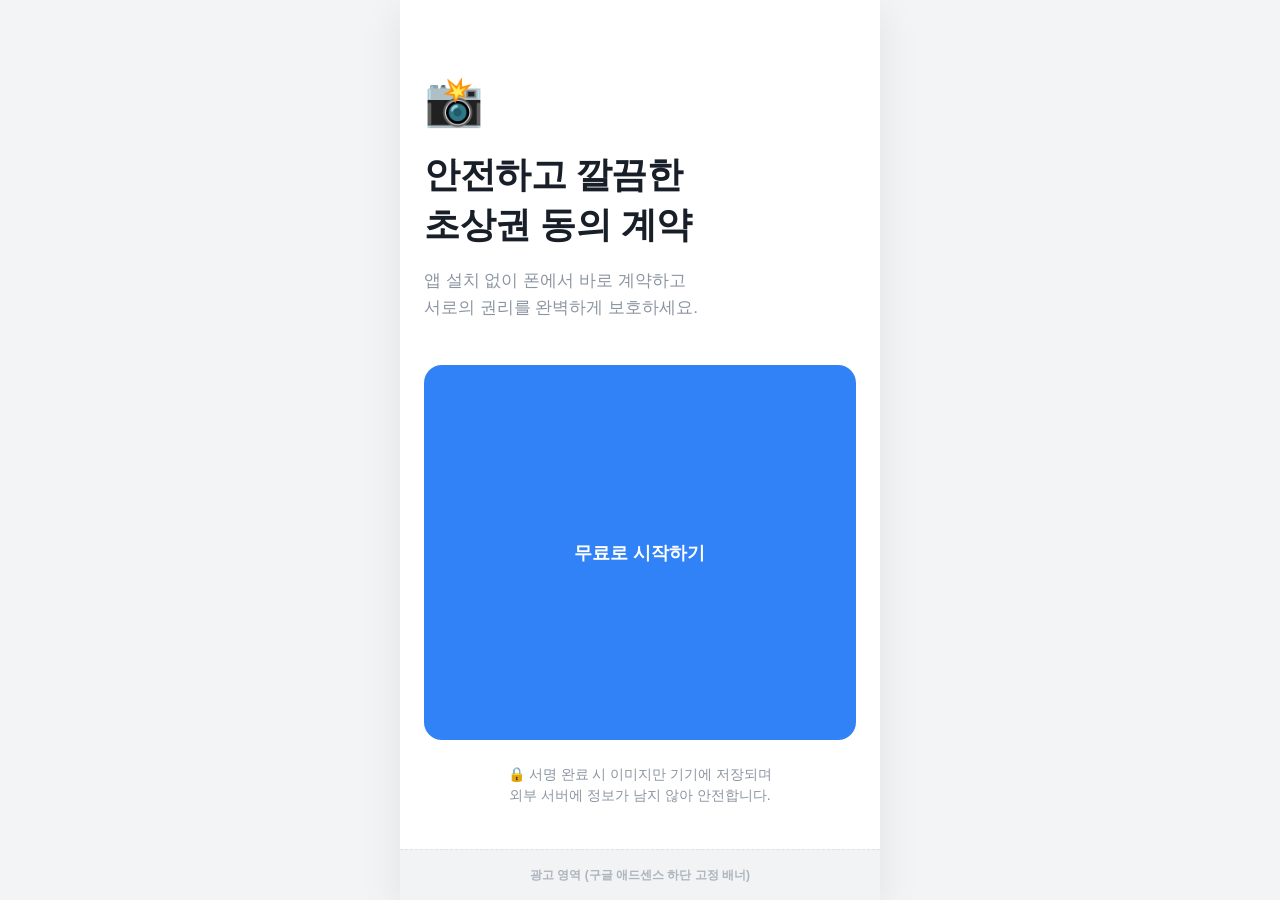
==== index.html @ 46d40745 "Add files via upload" ====
<!DOCTYPE html>
<html lang="ko">
<head>
    <meta charset="UTF-8">
    <meta name="viewport" content="width=device-width, initial-scale=1.0, maximum-scale=1.0, user-scalable=no">
    <title>초상권 동의서</title>
    <link rel="stylesheet" href="style.css">
    <!-- Pretendard Font -->
    <link rel="stylesheet" type="text/css" href="https://cdn.jsdelivr.net/gh/orioncactus/pretendard/dist/web/static/pretendard.css" />
    <script src="https://cdnjs.cloudflare.com/ajax/libs/html2canvas/1.4.1/html2canvas.min.js"></script>
</head>
<body>
    <div class="app-container">
        
        <!-- Intro Step -->
        <div class="step active" id="step-intro">
            <div class="intro-content">
                <div class="icon-wrapper">📸</div>
                <h1>안전하고 깔끔한<br>초상권 동의 계약</h1>
                <p>앱 설치 없이 폰에서 바로 계약하고<br>서로의 권리를 완벽하게 보호하세요.</p>
            </div>
            <button class="btn-primary" onclick="nextStep(1)">무료로 시작하기</button>
            <p class="intro-notice">🔒 서명 완료 시 이미지만 기기에 저장되며<br>외부 서버에 정보가 남지 않아 안전합니다.</p>
        </div>

        <!-- Step 1: Contract Info -->
        <div class="step" id="step-1">
            <div class="step-header">
                <span class="step-indicator">1 / 5</span>
                <h2>계약 기본 정보를<br>입력해 주세요</h2>
            </div>
            <div class="input-group">
                <label>촬영 일자</label>
                <input type="date" id="shootDate" required>
            </div>
            <div class="input-group">
                <label>계약 유형</label>
                <select id="shootCondition" onchange="toggleFeeInput()">
                    <option value="상호 무페이">상호 무페이</option>
                    <option value="모델료 지급">모델료 지급</option>
                    <option value="작가 촬영비 지급">작가 촬영비 지급</option>
                </select>
            </div>
            <div class="input-group hidden" id="feeAmountGroup">
                <label>지급 금액</label>
                <input type="text" id="feeAmount" placeholder="예: 150,000원">
            </div>
            <div class="button-group">
                <button class="btn-secondary" onclick="prevStep(0)">이전</button>
                <button class="btn-primary" onclick="nextStep(2)">다음</button>
            </div>
        </div>

        <!-- Step 2: Person Info -->
        <div class="step" id="step-2">
            <div class="step-header">
                <span class="step-indicator">2 / 5</span>
                <h2>작가와 모델의<br>연락처를 입력해 주세요</h2>
            </div>
            
            <div class="card card-person">
                <h3>📸 촬영자 (작가)</h3>
                <div class="input-group">
                    <label>성명</label>
                    <input type="text" id="photographerName" placeholder="예: 홍길동" required>
                </div>
                <div class="input-group">
                    <label>연락처</label>
                    <div class="phone-inputs">
                        <span class="phone-prefix">010</span>
                        <span class="dash">-</span>
                        <input type="tel" id="pPhone1" maxlength="4" placeholder="0000" required>
                        <span class="dash">-</span>
                        <input type="tel" id="pPhone2" maxlength="4" placeholder="0000" required>
                    </div>
                </div>
            </div>

            <div class="card card-person">
                <h3>✨ 모델 (피사체)</h3>
                <div class="input-group">
                    <label>성명</label>
                    <input type="text" id="modelName" placeholder="예: 김영희" required>
                </div>
                <div class="input-group">
                    <label>연락처</label>
                    <div class="phone-inputs">
                        <span class="phone-prefix">010</span>
                        <span class="dash">-</span>
                        <input type="tel" id="mPhone1" maxlength="4" placeholder="0000" required>
                        <span class="dash">-</span>
                        <input type="tel" id="mPhone2" maxlength="4" placeholder="0000" required>
                    </div>
                </div>
            </div>

            <div class="button-group">
                <button class="btn-secondary" onclick="prevStep(1)">이전</button>
                <button class="btn-primary" onclick="nextStep(3)">다음</button>
            </div>
        </div>

        <!-- Step 3: Terms & Commercial Use -->
        <div class="step" id="step-3">
            <div class="step-header">
                <span class="step-indicator">3 / 5</span>
                <h2>이미지 이용 범위와<br>권리를 확인해 주세요</h2>
            </div>

            <div class="input-group" style="margin-bottom: 30px;">
                <label>이미지 활용 목적</label>
                <select id="usagePurpose">
                    <option value="개인작업 및 포트폴리오">개인작업 및 포트폴리오</option>
                    <option value="SNS 업로드">SNS 업로드</option>
                    <option value="상업 촬영">상업 촬영</option>
                    <option value="기타 상호 합의된 목적">기타 상호 합의된 목적</option>
                </select>
            </div>

            <div class="clause-box">
                <div class="clause-item">
                    <div class="clause-icon">📸</div>
                    <div class="clause-text">
                        <strong>상업적 이용 여부</strong>
                        <p>촬영된 사진의 상업적 이용 동의를 선택합니다.</p>
                        <div class="radio-group">
                            <label class="radio-card">
                                <input type="radio" name="commercialUse" value="상업적 이용 동의" checked>
                                <span class="radio-text">동의</span>
                            </label>
                            <label class="radio-card">
                                <input type="radio" name="commercialUse" value="상업적 이용 불가">
                                <span class="radio-text">불가</span>
                            </label>
                        </div>
                    </div>
                </div>
                
                <div class="clause-item">
                    <div class="clause-icon">✨</div>
                    <div class="clause-text">
                        <strong>사진 보정 및 편집</strong>
                        <p>작업 완성도를 위해 보정이 가능하나, 사실과 다르게 왜곡할 수 없습니다.</p>
                    </div>
                </div>

                <div class="clause-item">
                    <div class="clause-icon">🚫</div>
                    <div class="clause-text">
                        <strong>제3자 제공 금지</strong>
                        <p>상호 동의 없이 제3자(스톡사이트 등)에게 무단 배포, 판매하지 않습니다.</p>
                    </div>
                </div>

                <div class="clause-item">
                    <div class="clause-icon">🤝</div>
                    <div class="clause-text">
                        <strong>계약 유지 및 결과물 제공</strong>
                        <p>합의된 기한 내 결과물을 제공하며, 단순 변심에 의한 일방적 파기는 불가합니다.</p>
                    </div>
                </div>
            </div>

            <div class="button-group">
                <button class="btn-secondary" onclick="prevStep(2)">이전</button>
                <button class="btn-primary" onclick="nextStep(4)">다음</button>
            </div>
        </div>

        <!-- Step 4: Photographer Signature -->
        <div class="step" id="step-4">
            <div class="step-header">
                <span class="step-indicator">4 / 5</span>
                <h2>📸 촬영자 님의<br>서명을 그려주세요</h2>
                <p class="subtitle">위 조항에 상호 동의하며 서명합니다.</p>
            </div>
            
            <div class="signature-section">
                <div class="sig-header">
                    <span>서명 패드</span>
                    <button class="btn-text" onclick="clearSignature('canvasPhotographer')">지우기</button>
                </div>
                <div class="canvas-container">
                    <canvas id="canvasPhotographer"></canvas>
                </div>
            </div>

            <div class="button-group">
                <button class="btn-secondary" onclick="prevStep(3)">이전</button>
                <button class="btn-primary" onclick="nextStep(5)">다음</button>
            </div>
        </div>

        <!-- Step 5: Model Signature -->
        <div class="step" id="step-5">
            <div class="step-header">
                <span class="step-indicator">5 / 5</span>
                <h2>✨ 모델 님의<br>서명을 그려주세요</h2>
                <p class="subtitle">위 조항에 상호 동의하며 서명합니다.</p>
            </div>
            
            <div class="signature-section">
                <div class="sig-header">
                    <span>서명 패드</span>
                    <button class="btn-text" onclick="clearSignature('canvasModel')">지우기</button>
                </div>
                <div class="canvas-container">
                    <canvas id="canvasModel"></canvas>
                </div>
            </div>

            <div class="button-group">
                <button class="btn-secondary" onclick="prevStep(4)">이전</button>
                <button class="btn-primary" onclick="generateDocument()">완료하기</button>
            </div>
        </div>

        <!-- Result / Output Step -->
        <div class="step" id="step-result">
            <div class="step-header center" style="margin-top:15px; margin-bottom: 20px;">
                <h2>🎉 계약이 완료되었습니다!</h2>
                <p class="subtitle">아래 버튼을 눌러 계약서를 갤러리에 저장하세요.</p>
            </div>
            
            <!-- Hidden template to render html2canvas -->
            <div id="exportTemplate" class="export-template">
                <div class="doc-header">
                    <h1 class="doc-title">초상권 및 상업이용 동의 계약서</h1>
                    <p>본 계약서는 촬영자와 모델 양측의 권리 보호를 목적으로 체결됩니다.</p>
                </div>

                <div class="doc-section">
                    <div class="doc-sec-title">1. 계약 기본 정보</div>
                    <table class="doc-table">
                        <tr><th>촬영 일자</th><td id="resDate"></td></tr>
                        <tr><th>계약 유형</th><td id="resCondition"></td></tr>
                    </table>
                </div>

                <div class="doc-section">
                    <div class="doc-sec-title">2. 촬영자 및 모델 정보</div>
                    <table class="doc-table">
                        <tr><th>촬영자(작가)</th><td>성명: <span id="resPhotogName"></span><br>연락처: <span id="resPhotogPhone"></span></td></tr>
                        <tr><th>모델(피사체)</th><td>성명: <span id="resModelName"></span><br>연락처: <span id="resModelPhone"></span></td></tr>
                    </table>
                </div>

                <div class="doc-section">
                    <div class="doc-sec-title">3. 상호 권리 및 이용 동의</div>
                    <ol class="doc-clauses">
                        <li><strong>활용 목적:</strong> <span id="resPurpose"></span></li>
                        <li><strong>상업적 이용:</strong> <span id="resCommercial"></span></li>
                        <li>촬영자는 작업물의 완성도를 위해 사진을 보정/편집할 수 있으나, 모델의 명예를 훼손하거나 왜곡할 수 없습니다.</li>
                        <li>촬영자는 모델의 사전 동의 없이 사진을 제3자에게 무단 배포, 판매하지 않습니다.</li>
                        <li>위 약속이 지켜지는 한, 일방적인 계약 파기는 불가하며 상호 합의된 기한 내 결과물을 제공합니다.</li>
                    </ol>
                    <p class="doc-agree-text">본인들은 위 내용을 충분히 숙지하였으며, 상호 간의 권리 존중 하에 계약 내용에 동의합니다.</p>
                </div>

                <div class="doc-signatures">
                    <div class="doc-sig-box">
                        <div class="doc-sig-label">촬영자 서명</div>
                        <img id="resPhotogSig" src="" alt="촬영자 서명">
                        <div class="doc-sig-name">서명자: <span id="resSigPhotogName"></span></div>
                    </div>
                    <div class="doc-sig-box">
                        <div class="doc-sig-label">모델 서명</div>
                        <img id="resModelSig" src="" alt="모델 서명">
                        <div class="doc-sig-name">서명자: <span id="resSigModelName"></span></div>
                    </div>
                </div>
                
                <div class="doc-footer">
                    작성일자: <span id="resToday"></span>
                </div>
            </div>

            <!-- Download Button -->
            <button class="btn-primary download-btn" onclick="downloadImage()">📸 갤러리에 저장하기</button>
            <button class="btn-text" style="margin-top:15px; width:100%" onclick="location.reload()">새로 작성하기</button>
        </div>

        <!-- Global Sticky Ad Placeholder (Visible across all steps) -->
        <div class="global-ad-slot">
            <span>광고 영역 (구글 애드센스 하단 고정 배너)</span>
        </div>

    </div>
    <script src="app.js"></script>
</body>
</html>
---- style.css ----
:root {
    --primary: #3182f6; /* Toss Blue */
    --primary-hover: #1b64da;
    --bg-color: #f2f4f6;
    --card-bg: #ffffff;
    --text-main: #191f28;
    --text-sub: #8b95a1;
    --border: #e5e8eb;
    --ad-height: 50px;
}

body {
    margin: 0; padding: 0;
    font-family: 'Pretendard', -apple-system, sans-serif;
    background-color: var(--bg-color);
    color: var(--text-main);
    display: flex; justify-content: center; align-items: center;
    min-height: 100vh;
}

.app-container {
    width: 100%; max-width: 480px; height: 100vh; height: 100dvh;
    background-color: var(--card-bg);
    position: relative; overflow: hidden;
    box-shadow: 0 10px 40px rgba(0,0,0,0.08);
}

.step {
    position: absolute; top: 0; left: 0; width: 100%; height: 100%;
    /* Leave room at bottom for the sticky ad */
    padding: 30px 24px calc(var(--ad-height) + 30px) 24px; box-sizing: border-box;
    display: flex; flex-direction: column;
    transform: translateX(100%); opacity: 0;
    transition: transform 0.4s cubic-bezier(0.2, 0.8, 0.2, 1), opacity 0.4s ease;
    pointer-events: none; background-color: var(--card-bg); overflow-y: auto;
}
.step.active { transform: translateX(0); opacity: 1; pointer-events: all; }
.step.prev { transform: translateX(-50%); opacity: 0; }

.intro-content { flex: 1; display: flex; flex-direction: column; justify-content: center; }
.icon-wrapper { font-size: 48px; margin-bottom: 20px; }
.intro-content h1 { font-size: 36px; font-weight: 800; line-height: 1.4; margin: 0 0 16px 0; letter-spacing: -0.5px; }
.intro-content p { font-size: 17px; color: var(--text-sub); line-height: 1.6; margin: 0; }
.intro-notice { font-size: 14px; color: var(--text-sub); text-align: center; margin-top: 24px; line-height: 1.5; font-weight: 500;}

.step-header { margin-bottom: 40px; }
.step-header.center { text-align: center; }
.step-indicator { font-size: 15px; font-weight: 700; color: var(--primary); display: block; margin-bottom: 12px; }
.step-header h2 { font-size: 28px; font-weight: 800; line-height: 1.4; margin: 0; letter-spacing: -0.5px; }
.subtitle { font-size: 16px; color: var(--text-sub); margin-top: 12px; line-height: 1.5; }

.hidden { display: none !important; }

/* Inputs */
.input-group { margin-bottom: 24px; }
.input-group label { display: block; font-size: 14px; font-weight: 600; margin-bottom: 8px; }
.input-group input[type="text"], .input-group input[type="date"], .input-group select {
    width: 100%; padding: 18px 20px; font-size: 17px; font-weight: 500; border: none;
    border-radius: 16px; box-sizing: border-box; background-color: var(--bg-color);
    color: var(--text-main); transition: all 0.2s; font-family: inherit; -webkit-appearance: none;
}
.input-group input:focus, .input-group select:focus { outline: none; background-color: rgba(49, 130, 246, 0.05); box-shadow: inset 0 0 0 2px var(--primary); }

/* Phone Split */
.phone-inputs { display: flex; align-items: center; gap: 8px; }
.phone-prefix { font-size: 17px; padding: 18px 20px; background: var(--bg-color); border: none; border-radius: 16px; color: var(--text-main); font-weight: 600;}
.dash { color: var(--text-sub); }
.phone-inputs input[type="tel"] {
    flex: 1; padding: 18px 10px; font-size: 17px; font-weight: 500; text-align: center; border: none;
    border-radius: 16px; background-color: var(--bg-color); font-family: inherit; width: 100%; transition: all 0.2s;
}
.phone-inputs input[type="tel"]:focus { outline: none; background-color: rgba(49, 130, 246, 0.05); box-shadow: inset 0 0 0 2px var(--primary); }

/* Cards */
.card { background: #ffffff; border: none; border-radius: 20px; padding: 24px; margin-bottom: 24px; box-shadow: 0 8px 30px rgba(0,0,0,0.04); }
.card h3 { margin: 0 0 20px 0; font-size: 18px; font-weight: 700; color: var(--text-main); border-bottom: 1px solid var(--bg-color); padding-bottom: 16px;}

/* Clauses */
.clause-box { margin-bottom: 24px; }
.clause-item { display: flex; gap: 16px; margin-bottom: 24px; padding-bottom: 20px; border-bottom: 1px solid var(--bg-color); }
.clause-item:last-child { border-bottom: none; margin-bottom: 0; padding-bottom: 0; }
.clause-icon { font-size: 24px; }
.clause-text { flex: 1; }
.clause-text strong { display: block; font-size: 16px; font-weight: 700; margin-bottom: 6px; color: var(--text-main); }
.clause-text p { margin: 0; font-size: 14px; color: var(--text-sub); line-height: 1.5; }

/* Radios */
.radio-group { display: flex; gap: 12px; margin-top: 16px; }
.radio-card { flex: 1; cursor: pointer; }
.radio-card input { display: none; }
.radio-card .radio-text { display: block; text-align: center; padding: 16px; border: none; border-radius: 16px; font-size: 16px; font-weight: 700; color: var(--text-sub); background: var(--bg-color); transition: all 0.2s; }
.radio-card input:checked + .radio-text { color: var(--primary); background: rgba(49, 130, 246, 0.1); }

/* Canvas (Now full step) */
.signature-section { display: flex; flex-direction: column; flex: 1; margin-bottom: 24px;}
.sig-header { display: flex; justify-content: space-between; align-items: center; margin-bottom: 16px; font-size: 16px; font-weight: 800; color: var(--text-main); }
.canvas-container { flex: 1; border: none; border-radius: 20px; background-color: var(--bg-color); overflow: hidden; min-height: 300px;}
canvas { width: 100%; height: 100%; touch-action: none; }

/* Buttons */
.button-group { margin-top: auto; display: flex; gap: 12px; padding-top: 24px; padding-bottom: 10px; }
button { font-family: inherit; cursor: pointer; border: none; }
.btn-primary { flex: 1; background-color: var(--primary); color: #fff; font-size: 18px; font-weight: 700; padding: 20px; border-radius: 18px; transition: background-color 0.2s; }
.btn-primary:active { background-color: var(--primary-hover); transform: scale(0.98); }
.btn-secondary { flex: 0.4; background-color: var(--bg-color); color: var(--text-main); font-size: 18px; font-weight: 700; padding: 20px; border-radius: 18px; transition: background-color 0.2s;}
.btn-secondary:active { background-color: #e5e8eb; transform: scale(0.98); }
.btn-text { background: none; color: var(--text-sub); font-size: 13px; font-weight: 600; padding: 6px; }
.download-btn { width: 100%; margin-top: 10px; box-shadow: 0 8px 16px rgba(49,130,246,0.2); }

/* Global Ad Slot (Sticky Bottom) */
.global-ad-slot { 
    position: absolute; bottom: 0; left: 0; width: 100%; height: var(--ad-height);
    background: #f1f3f5; border-top: 1px dashed #dee2e6; color: #adb5bd; 
    font-size: 12px; font-weight: 600; display: flex; align-items: center; justify-content: center;
    z-index: 100;
}

/* Export Template (The actual document that gets saved) */
.export-template { background: #fff; padding: 30px 20px; border: 1px solid var(--border); color: #000; font-family: 'Pretendard', sans-serif; margin-top: 10px; border-radius: 12px; box-shadow: 0 4px 12px rgba(0,0,0,0.05); }
.doc-header { text-align: center; margin-bottom: 25px; border-bottom: 2px solid #000; padding-bottom: 15px; }
.doc-title { font-size: 20px; font-weight: 800; margin: 0 0 10px 0; }
.doc-header p { font-size: 12px; margin: 0; color: #555; }
.doc-section { margin-bottom: 20px; }
.doc-sec-title { font-size: 14px; font-weight: 700; margin-bottom: 10px; color: #000; border-left: 3px solid #000; padding-left: 8px; }
.doc-table { width: 100%; border-collapse: collapse; font-size: 12px; }
.doc-table th, .doc-table td { border: 1px solid #ccc; padding: 8px; text-align: left; }
.doc-table th { background-color: #f9f9f9; width: 30%; }
.doc-clauses { font-size: 11px; padding-left: 20px; margin: 0 0 10px 0; line-height: 1.6; }
.doc-clauses li { margin-bottom: 6px; }
.doc-agree-text { font-size: 12px; font-weight: 600; text-align: center; margin-top: 15px; background: #f5f5f5; padding: 10px; border-radius: 4px; }
.doc-signatures { display: flex; justify-content: space-between; margin-top: 30px; gap: 10px; }
.doc-sig-box { flex: 1; border: 1px solid #ddd; padding: 10px; text-align: center; border-radius: 6px;}
.doc-sig-label { font-size: 12px; font-weight: 700; margin-bottom: 10px; }
.doc-sig-box img { height: 45px; border-bottom: 1px solid #000; display: block; margin: 0 auto 10px auto; min-width: 80px; object-fit: contain; }
.doc-sig-name { font-size: 12px; font-weight: 500;}
.doc-footer { text-align: center; margin-top: 25px; font-size: 13px; font-weight: 700; }
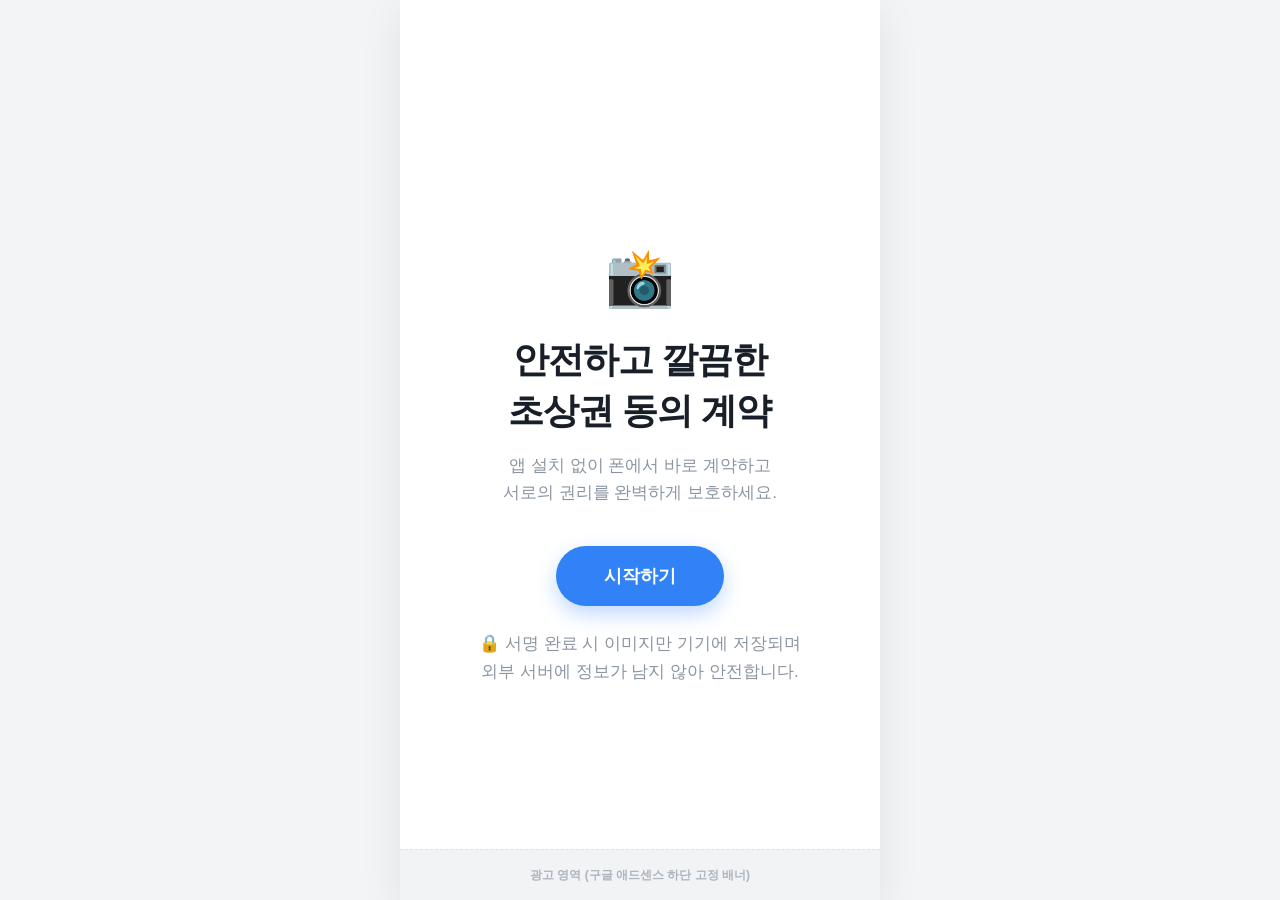
==== commit 7def568c: "Add files via upload" ====
--- a/index.html
+++ b/index.html
@@ -14,13 +14,13 @@
         
         <!-- Intro Step -->
         <div class="step active" id="step-intro">
-            <div class="intro-content">
-                <div class="icon-wrapper">📸</div>
-                <h1>안전하고 깔끔한<br>초상권 동의 계약</h1>
-                <p>앱 설치 없이 폰에서 바로 계약하고<br>서로의 권리를 완벽하게 보호하세요.</p>
-            </div>
-            <button class="btn-primary" onclick="nextStep(1)">무료로 시작하기</button>
-            <p class="intro-notice">🔒 서명 완료 시 이미지만 기기에 저장되며<br>외부 서버에 정보가 남지 않아 안전합니다.</p>
+            <div class="intro-content" style="align-items: center; text-align: center;">
+                <div class="icon-wrapper" style="font-size: 56px; margin-bottom: 24px;">📸</div>
+                <h1 style="text-align: center; letter-spacing: -1px;">안전하고 깔끔한<br>초상권 동의 계약</h1>
+                <p style="text-align: center; margin-bottom: 40px;">앱 설치 없이 폰에서 바로 계약하고<br>서로의 권리를 완벽하게 보호하세요.</p>
+                <button class="btn-primary" style="flex: none; width: auto; padding: 18px 48px; border-radius: 30px; font-size: 18px; box-shadow: 0 8px 20px rgba(49, 130, 246, 0.3);" onclick="nextStep(1)">시작하기</button>
+                <p class="intro-notice" style="margin-top: 24px;">🔒 서명 완료 시 이미지만 기기에 저장되며<br>외부 서버에 정보가 남지 않아 안전합니다.</p>
+            </div>
         </div>
 
         <!-- Step 1: Contract Info -->
--- a/style.css
+++ b/style.css
@@ -27,8 +27,7 @@
 
 .step {
     position: absolute; top: 0; left: 0; width: 100%; height: 100%;
-    /* Leave room at bottom for the sticky ad */
-    padding: 30px 24px calc(var(--ad-height) + 30px) 24px; box-sizing: border-box;
+    padding: 30px 24px 0 24px; box-sizing: border-box;
     display: flex; flex-direction: column;
     transform: translateX(100%); opacity: 0;
     transition: transform 0.4s cubic-bezier(0.2, 0.8, 0.2, 1), opacity 0.4s ease;
@@ -94,11 +93,27 @@
 /* Canvas (Now full step) */
 .signature-section { display: flex; flex-direction: column; flex: 1; margin-bottom: 24px;}
 .sig-header { display: flex; justify-content: space-between; align-items: center; margin-bottom: 16px; font-size: 16px; font-weight: 800; color: var(--text-main); }
-.canvas-container { flex: 1; border: none; border-radius: 20px; background-color: var(--bg-color); overflow: hidden; min-height: 300px;}
-canvas { width: 100%; height: 100%; touch-action: none; }
+.canvas-container { 
+    flex: 1; border: 2px dashed #e5e8eb; border-radius: 20px; 
+    background-color: var(--bg-color); overflow: hidden; min-height: 300px;
+    position: relative;
+}
+.canvas-container::before {
+    content: '여기에 서명해 주세요';
+    position: absolute;
+    top: 50%; left: 50%;
+    transform: translate(-50%, -50%);
+    font-size: 18px; font-weight: 700; color: #b0b8c1;
+    pointer-events: none; z-index: 1;
+}
+canvas { width: 100%; height: 100%; touch-action: none; position: relative; z-index: 2; }
 
 /* Buttons */
-.button-group { margin-top: auto; display: flex; gap: 12px; padding-top: 24px; padding-bottom: 10px; }
+.button-group { 
+    margin-top: auto; display: flex; gap: 12px; 
+    padding: 24px 0 calc(var(--ad-height) + 24px) 0; 
+    position: sticky; bottom: 0; background: var(--card-bg); z-index: 10;
+}
 button { font-family: inherit; cursor: pointer; border: none; }
 .btn-primary { flex: 1; background-color: var(--primary); color: #fff; font-size: 18px; font-weight: 700; padding: 20px; border-radius: 18px; transition: background-color 0.2s; }
 .btn-primary:active { background-color: var(--primary-hover); transform: scale(0.98); }
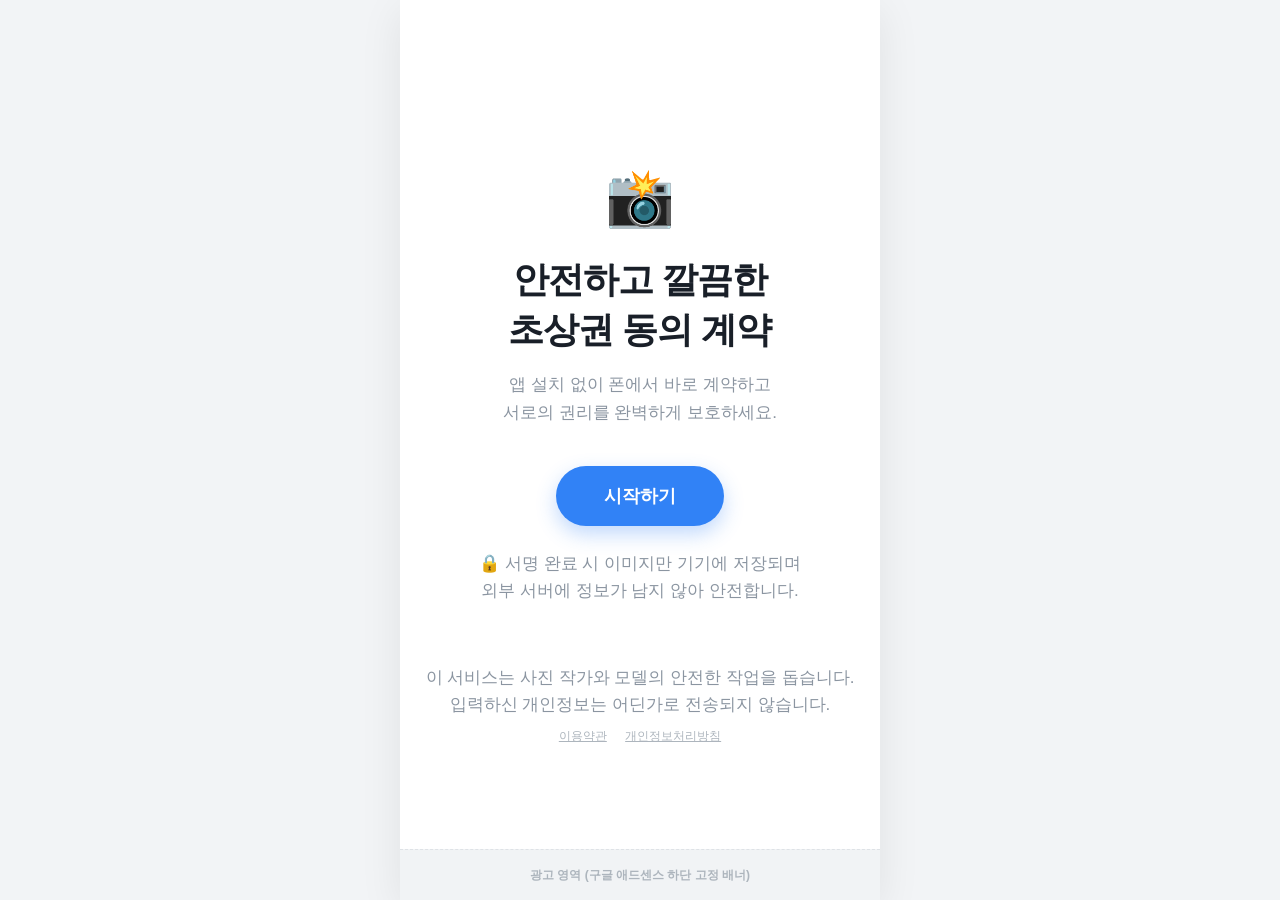
==== commit c1b56d75: "Add files via upload" ====
--- a/index.html
+++ b/index.html
@@ -3,7 +3,12 @@
 <head>
     <meta charset="UTF-8">
     <meta name="viewport" content="width=device-width, initial-scale=1.0, maximum-scale=1.0, user-scalable=no">
-    <title>초상권 동의서</title>
+    <title>초상권 동의서 - 간편하게 폰으로 작성하는 촬영 계약서</title>
+    <meta name="description" content="앱 설치 없이 모바일에서 바로 작성하고 갤러리에 저장하는 무료 초상권 동의서 앱. 스튜디오, 작가, 모델을 위한 안전하고 깔끔한 계약 솔루션.">
+    <meta name="keywords" content="초상권 동의서, 모델 계약서, 촬영 계약서, TFP, 무페이 촬영, 스튜디오 촬영, 전자서명">
+    <meta property="og:title" content="간편 초상권 동의서">
+    <meta property="og:description" content="앱 설치 없이 폰에서 바로 작성하고 저장하는 가장 깔끔한 촬영 계약서">
+    <meta property="og:type" content="website">
     <link rel="stylesheet" href="style.css">
     <!-- Pretendard Font -->
     <link rel="stylesheet" type="text/css" href="https://cdn.jsdelivr.net/gh/orioncactus/pretendard/dist/web/static/pretendard.css" />
@@ -20,6 +25,12 @@
                 <p style="text-align: center; margin-bottom: 40px;">앱 설치 없이 폰에서 바로 계약하고<br>서로의 권리를 완벽하게 보호하세요.</p>
                 <button class="btn-primary" style="flex: none; width: auto; padding: 18px 48px; border-radius: 30px; font-size: 18px; box-shadow: 0 8px 20px rgba(49, 130, 246, 0.3);" onclick="nextStep(1)">시작하기</button>
                 <p class="intro-notice" style="margin-top: 24px;">🔒 서명 완료 시 이미지만 기기에 저장되며<br>외부 서버에 정보가 남지 않아 안전합니다.</p>
+                
+                <div style="margin-top: 60px; font-size: 12px; color: #adb5bd; text-align: center; padding-bottom: 20px;">
+                    <p style="margin-bottom: 10px;">이 서비스는 사진 작가와 모델의 안전한 작업을 돕습니다.<br>입력하신 개인정보는 어딘가로 전송되지 않습니다.</p>
+                    <a href="terms.html" style="color: #adb5bd; text-decoration: underline; margin-right: 15px;">이용약관</a>
+                    <a href="privacy.html" style="color: #adb5bd; text-decoration: underline;">개인정보처리방침</a>
+                </div>
             </div>
         </div>
 
@@ -276,8 +287,10 @@
             </div>
 
             <!-- Download Button -->
-            <button class="btn-primary download-btn" onclick="downloadImage()">📸 갤러리에 저장하기</button>
-            <button class="btn-text" style="margin-top:15px; width:100%" onclick="location.reload()">새로 작성하기</button>
+            <div class="button-group" style="flex-direction: column; gap: 8px;">
+                <button class="btn-primary download-btn" onclick="downloadImage()">저장하기</button>
+                <button class="btn-secondary" style="width:100%" onclick="location.reload()">새로 작성하기</button>
+            </div>
         </div>
 
         <!-- Global Sticky Ad Placeholder (Visible across all steps) -->
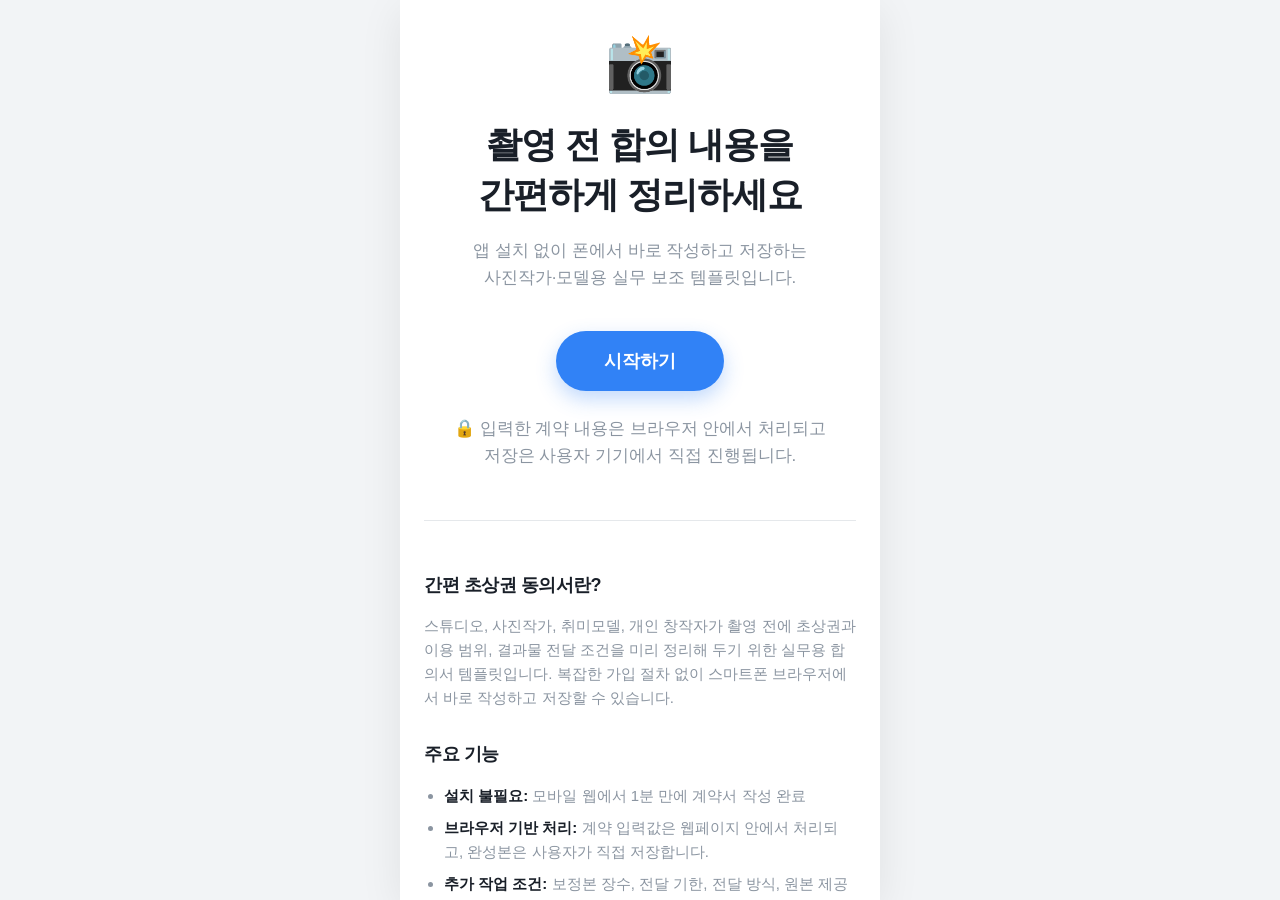
==== commit 7cef7a70: "Add files via upload" ====
--- a/index.html
+++ b/index.html
@@ -3,12 +3,13 @@
 <head>
     <meta charset="UTF-8">
     <meta name="viewport" content="width=device-width, initial-scale=1.0, maximum-scale=1.0, user-scalable=no">
-    <title>초상권 동의서 - 간편하게 폰으로 작성하는 촬영 계약서</title>
-    <meta name="description" content="앱 설치 없이 모바일에서 바로 작성하고 갤러리에 저장하는 무료 초상권 동의서 앱. 스튜디오, 작가, 모델을 위한 안전하고 깔끔한 계약 솔루션.">
+    <title>초상권 동의서 | 사진작가·모델을 위한 모바일 합의서</title>
+    <meta name="description" content="사진작가와 모델이 촬영 전 합의 내용을 모바일에서 빠르게 정리하고 저장할 수 있는 무료 초상권 동의서 템플릿입니다.">
     <meta name="keywords" content="초상권 동의서, 모델 계약서, 촬영 계약서, TFP, 무페이 촬영, 스튜디오 촬영, 전자서명">
     <meta property="og:title" content="간편 초상권 동의서">
-    <meta property="og:description" content="앱 설치 없이 폰에서 바로 작성하고 저장하는 가장 깔끔한 촬영 계약서">
+    <meta property="og:description" content="촬영 전 합의 내용을 모바일에서 빠르게 정리하고 저장하는 실무용 초상권 동의서 템플릿">
     <meta property="og:type" content="website">
+    <link rel="canonical" href="https://juganiljak.github.io/consent/">
     <link rel="stylesheet" href="style.css">
     <!-- Pretendard Font -->
     <link rel="stylesheet" type="text/css" href="https://cdn.jsdelivr.net/gh/orioncactus/pretendard/dist/web/static/pretendard.css" />
@@ -21,15 +22,61 @@
         <div class="step active" id="step-intro">
             <div class="intro-content" style="align-items: center; text-align: center;">
                 <div class="icon-wrapper" style="font-size: 56px; margin-bottom: 24px;">📸</div>
-                <h1 style="text-align: center; letter-spacing: -1px;">안전하고 깔끔한<br>초상권 동의 계약</h1>
-                <p style="text-align: center; margin-bottom: 40px;">앱 설치 없이 폰에서 바로 계약하고<br>서로의 권리를 완벽하게 보호하세요.</p>
+                <h1 style="text-align: center; letter-spacing: -1px;">촬영 전 합의 내용을<br>간편하게 정리하세요</h1>
+                <p style="text-align: center; margin-bottom: 40px;">앱 설치 없이 폰에서 바로 작성하고 저장하는<br>사진작가·모델용 실무 보조 템플릿입니다.</p>
                 <button class="btn-primary" style="flex: none; width: auto; padding: 18px 48px; border-radius: 30px; font-size: 18px; box-shadow: 0 8px 20px rgba(49, 130, 246, 0.3);" onclick="nextStep(1)">시작하기</button>
-                <p class="intro-notice" style="margin-top: 24px;">🔒 서명 완료 시 이미지만 기기에 저장되며<br>외부 서버에 정보가 남지 않아 안전합니다.</p>
+                <p class="intro-notice" style="margin-top: 24px;">🔒 입력한 계약 내용은 브라우저 안에서 처리되고<br>저장은 사용자 기기에서 직접 진행됩니다.</p>
                 
-                <div style="margin-top: 60px; font-size: 12px; color: #adb5bd; text-align: center; padding-bottom: 20px;">
-                    <p style="margin-bottom: 10px;">이 서비스는 사진 작가와 모델의 안전한 작업을 돕습니다.<br>입력하신 개인정보는 어딘가로 전송되지 않습니다.</p>
-                    <a href="terms.html" style="color: #adb5bd; text-decoration: underline; margin-right: 15px;">이용약관</a>
-                    <a href="privacy.html" style="color: #adb5bd; text-decoration: underline;">개인정보처리방침</a>
+                <!-- SEO & Content Section for AdSense -->
+                <div class="seo-content" style="margin-top: 50px; text-align: left; padding: 20px 0; border-top: 1px solid var(--border);">
+                    <h2>간편 초상권 동의서란?</h2>
+                    <p>스튜디오, 사진작가, 취미모델, 개인 창작자가 촬영 전에 초상권과 이용 범위, 결과물 전달 조건을 미리 정리해 두기 위한 실무용 합의서 템플릿입니다. 복잡한 가입 절차 없이 스마트폰 브라우저에서 바로 작성하고 저장할 수 있습니다.</p>
+                    
+                    <h2>주요 기능</h2>
+                    <ul>
+                        <li><strong>설치 불필요:</strong> 모바일 웹에서 1분 만에 계약서 작성 완료</li>
+                        <li><strong>브라우저 기반 처리:</strong> 계약 입력값은 웹페이지 안에서 처리되고, 완성본은 사용자가 직접 저장합니다.</li>
+                        <li><strong>추가 작업 조건:</strong> 보정본 장수, 전달 기한, 전달 방식, 원본 제공 여부를 필요할 때 함께 기록 가능</li>
+                        <li><strong>갤러리 저장:</strong> 완성된 계약서는 즉시 이미지로 변환되어 저장 가능</li>
+                    </ul>
+
+                    <h2>사용 방법</h2>
+                    <ol>
+                        <li>상단의 <strong>'시작하기'</strong> 버튼을 클릭합니다.</li>
+                        <li>촬영 일자 및 페이 지급 조건을 선택합니다.</li>
+                        <li>작가와 모델의 이름, 연락처를 입력합니다.</li>
+                        <li>상업적 이용 동의 여부 및 세부 조항을 확인합니다.</li>
+                        <li>필요하다면 보정본 장수, 전달 기한, 전달 방식 같은 추가 작업 조건을 함께 적습니다.</li>
+                        <li>터치 패드에 각각 서명한 후 <strong>'완료하기'</strong>를 누르면 이미지로 저장됩니다.</li>
+                    </ol>
+
+                    <h2>자주 묻는 질문 (FAQ)</h2>
+                    <div class="faq-item">
+                        <strong>Q. 서명한 계약서는 법적 효력이 있나요?</strong>
+                        <p>A. 본 서비스는 법률 자문, 공증, 본인인증 서비스를 대신하지 않습니다. 다만 촬영 전에 무엇에 합의했는지 정리하고 남겨두는 실무 기록으로 활용할 수 있으며, 중요한 상업 계약은 별도 계약서나 전문가 검토를 권장합니다.</p>
+                    </div>
+                    <div class="faq-item">
+                        <strong>Q. 작성된 개인정보는 어디에 저장되나요?</strong>
+                        <p>A. 계약 입력값과 서명은 별도 회원 DB에 저장하지 않습니다. 다만 웹폰트, 라이브러리, 향후 광고 도구 같은 외부 서비스 요청이 있을 수 있으므로 자세한 내용은 개인정보처리방침을 확인해 주세요.</p>
+                    </div>
+                    <div class="faq-item">
+                        <strong>Q. PC에서도 사용할 수 있나요?</strong>
+                        <p>A. 모바일 환경에 최적화되어 있으나, 데스크탑이나 태블릿 브라우저에서도 마우스를 이용해 동일하게 작성하고 저장할 수 있습니다.</p>
+                    </div>
+
+                    <h2>촬영 전 알아두면 좋은 팁</h2>
+                    <p>상호 무페이(TFP) 촬영이나 포트폴리오 촬영은 보정본 장수, 전달 기한, 원본 제공 여부를 미리 정해두는 것이 좋습니다. 쇼핑몰, 유튜브 광고, 홍보물처럼 상업적 목적으로 사용할 예정이라면 반드시 '상업적 이용 동의' 범위를 명확히 적어두세요.</p>
+                </div>
+
+                <div style="margin-top: 40px; font-size: 12px; color: #adb5bd; text-align: center; padding-bottom: 20px;">
+                    <p style="margin-bottom: 15px;">이 서비스는 사진작가와 모델의 촬영 전 합의 정리를 돕는 무료 템플릿입니다.<br>법률 자문이나 공증 서비스를 대체하지 않습니다.</p>
+                    <div class="footer-links" style="display: flex; justify-content: center; gap: 15px; flex-wrap: wrap;">
+                        <a href="about.html" style="color: #adb5bd; text-decoration: underline;">사이트 소개</a>
+                        <a href="terms.html" style="color: #adb5bd; text-decoration: underline;">이용약관</a>
+                        <a href="privacy.html" style="color: #adb5bd; text-decoration: underline;">개인정보처리방침</a>
+                        <a href="contact.html" style="color: #adb5bd; text-decoration: underline;">문의하기</a>
+                    </div>
+                    <p style="margin-top: 20px;">© 2026 간편 초상권 동의서. All rights reserved.</p>
                 </div>
             </div>
         </div>
@@ -172,6 +219,42 @@
                 </div>
             </div>
 
+            <div class="card card-conditions">
+                <h3>추가 작업 조건 (선택)</h3>
+                <p class="card-description">필요한 경우에만 입력하세요. 결과물 전달 조건을 함께 적어두면 분쟁 예방에 도움이 됩니다.</p>
+                <div class="input-group">
+                    <label>보정본 제공 장수</label>
+                    <input type="text" id="retouchedCount" placeholder="예: 5장">
+                </div>
+                <div class="input-group">
+                    <label>1차 전달 기한</label>
+                    <input type="text" id="firstDeliveryDeadline" placeholder="예: 촬영 후 7일 이내">
+                </div>
+                <div class="input-group">
+                    <label>전달 방식</label>
+                    <select id="deliveryMethod">
+                        <option value="">선택 안 함</option>
+                        <option value="이메일">이메일</option>
+                        <option value="카카오톡">카카오톡</option>
+                        <option value="구글 드라이브">구글 드라이브</option>
+                        <option value="기타 상호 합의">기타 상호 합의</option>
+                    </select>
+                </div>
+                <div class="input-group">
+                    <label>원본 파일 제공 여부</label>
+                    <select id="rawFileProvision">
+                        <option value="">선택 안 함</option>
+                        <option value="원본 파일 미제공">원본 파일 미제공</option>
+                        <option value="원본 파일 제공">원본 파일 제공</option>
+                        <option value="별도 협의">별도 협의</option>
+                    </select>
+                </div>
+                <div class="input-group">
+                    <label>추가 특약</label>
+                    <textarea id="additionalNotes" rows="4" placeholder="예: 보정본은 셀렉 후 전달, 인스타 업로드 가능, 2차 가공 금지 등"></textarea>
+                </div>
+            </div>
+
             <div class="button-group">
                 <button class="btn-secondary" onclick="prevStep(2)">이전</button>
                 <button class="btn-primary" onclick="nextStep(4)">다음</button>
@@ -268,6 +351,17 @@
                     <p class="doc-agree-text">본인들은 위 내용을 충분히 숙지하였으며, 상호 간의 권리 존중 하에 계약 내용에 동의합니다.</p>
                 </div>
 
+                <div class="doc-section">
+                    <div class="doc-sec-title">4. 추가 작업 조건</div>
+                    <table class="doc-table">
+                        <tr><th>보정본 제공 장수</th><td id="resRetouchedCount"></td></tr>
+                        <tr><th>1차 전달 기한</th><td id="resFirstDeliveryDeadline"></td></tr>
+                        <tr><th>전달 방식</th><td id="resDeliveryMethod"></td></tr>
+                        <tr><th>원본 파일 제공 여부</th><td id="resRawFileProvision"></td></tr>
+                        <tr><th>추가 특약</th><td id="resAdditionalNotes"></td></tr>
+                    </table>
+                </div>
+
                 <div class="doc-signatures">
                     <div class="doc-sig-box">
                         <div class="doc-sig-label">촬영자 서명</div>
@@ -293,11 +387,6 @@
             </div>
         </div>
 
-        <!-- Global Sticky Ad Placeholder (Visible across all steps) -->
-        <div class="global-ad-slot">
-            <span>광고 영역 (구글 애드센스 하단 고정 배너)</span>
-        </div>
-
     </div>
     <script src="app.js"></script>
 </body>
--- a/style.css
+++ b/style.css
@@ -6,7 +6,6 @@
     --text-main: #191f28;
     --text-sub: #8b95a1;
     --border: #e5e8eb;
-    --ad-height: 50px;
 }
 
 body {
@@ -53,12 +52,13 @@
 /* Inputs */
 .input-group { margin-bottom: 24px; }
 .input-group label { display: block; font-size: 14px; font-weight: 600; margin-bottom: 8px; }
-.input-group input[type="text"], .input-group input[type="date"], .input-group select {
+.input-group input[type="text"], .input-group input[type="date"], .input-group select, .input-group textarea {
     width: 100%; padding: 18px 20px; font-size: 17px; font-weight: 500; border: none;
     border-radius: 16px; box-sizing: border-box; background-color: var(--bg-color);
     color: var(--text-main); transition: all 0.2s; font-family: inherit; -webkit-appearance: none;
 }
-.input-group input:focus, .input-group select:focus { outline: none; background-color: rgba(49, 130, 246, 0.05); box-shadow: inset 0 0 0 2px var(--primary); }
+.input-group textarea { resize: vertical; min-height: 110px; line-height: 1.5; }
+.input-group input:focus, .input-group select:focus, .input-group textarea:focus { outline: none; background-color: rgba(49, 130, 246, 0.05); box-shadow: inset 0 0 0 2px var(--primary); }
 
 /* Phone Split */
 .phone-inputs { display: flex; align-items: center; gap: 8px; }
@@ -73,6 +73,7 @@
 /* Cards */
 .card { background: #ffffff; border: none; border-radius: 20px; padding: 24px; margin-bottom: 24px; box-shadow: 0 8px 30px rgba(0,0,0,0.04); }
 .card h3 { margin: 0 0 20px 0; font-size: 18px; font-weight: 700; color: var(--text-main); border-bottom: 1px solid var(--bg-color); padding-bottom: 16px;}
+.card-description { font-size: 14px; color: var(--text-sub); line-height: 1.5; margin: -6px 0 18px 0; }
 
 /* Clauses */
 .clause-box { margin-bottom: 24px; }
@@ -111,7 +112,7 @@
 /* Buttons */
 .button-group { 
     margin-top: auto; display: flex; gap: 12px; 
-    padding: 24px 0 calc(var(--ad-height) + 24px) 0; 
+    padding: 24px 0 24px 0; 
     position: sticky; bottom: 0; background: var(--card-bg); z-index: 10;
 }
 button { font-family: inherit; cursor: pointer; border: none; }
@@ -121,14 +122,6 @@
 .btn-secondary:active { background-color: #e5e8eb; transform: scale(0.98); }
 .btn-text { background: none; color: var(--text-sub); font-size: 13px; font-weight: 600; padding: 6px; }
 .download-btn { width: 100%; margin-top: 10px; box-shadow: 0 8px 16px rgba(49,130,246,0.2); }
-
-/* Global Ad Slot (Sticky Bottom) */
-.global-ad-slot { 
-    position: absolute; bottom: 0; left: 0; width: 100%; height: var(--ad-height);
-    background: #f1f3f5; border-top: 1px dashed #dee2e6; color: #adb5bd; 
-    font-size: 12px; font-weight: 600; display: flex; align-items: center; justify-content: center;
-    z-index: 100;
-}
 
 /* Export Template (The actual document that gets saved) */
 .export-template { background: #fff; padding: 30px 20px; border: 1px solid var(--border); color: #000; font-family: 'Pretendard', sans-serif; margin-top: 10px; border-radius: 12px; box-shadow: 0 4px 12px rgba(0,0,0,0.05); }
@@ -149,3 +142,15 @@
 .doc-sig-box img { height: 45px; border-bottom: 1px solid #000; display: block; margin: 0 auto 10px auto; min-width: 80px; object-fit: contain; }
 .doc-sig-name { font-size: 12px; font-weight: 500;}
 .doc-footer { text-align: center; margin-top: 25px; font-size: 13px; font-weight: 700; }
+
+/* SEO Content Section */
+.seo-content { color: var(--text-main); line-height: 1.6; }
+.seo-content h2 { font-size: 18px; font-weight: 800; margin-top: 30px; margin-bottom: 15px; letter-spacing: -0.5px;}
+.seo-content p { font-size: 15px; color: var(--text-sub); margin-bottom: 16px; }
+.seo-content ul, .seo-content ol { padding-left: 20px; font-size: 15px; color: var(--text-sub); margin-bottom: 20px;}
+.seo-content li { margin-bottom: 8px; }
+.seo-content strong { color: var(--text-main); font-weight: 700; }
+
+.faq-item { background: rgba(49, 130, 246, 0.03); border-radius: 12px; padding: 16px; margin-bottom: 12px; }
+.faq-item strong { display: block; font-size: 15px; margin-bottom: 6px; color: var(--text-main); }
+.faq-item p { margin: 0; font-size: 14px; color: var(--text-sub); }
